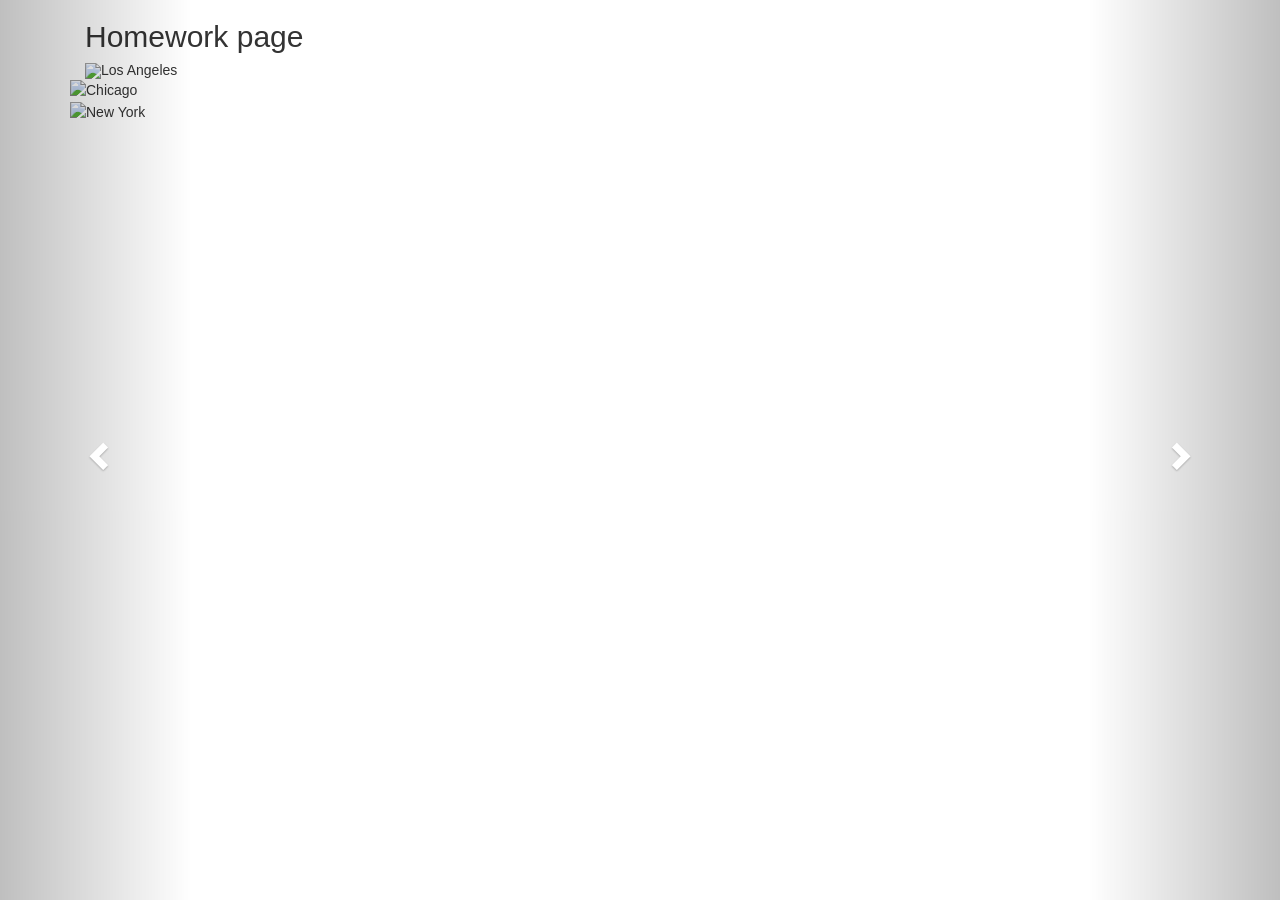
==== Homework/index.html @ ec648a98 "Add files via upload" ====
<!DOCTYPE html>
<html lang="en">

<head>
    <title>Bootstrap Example</title>
    <meta charset="utf-8">
    <meta name="viewport" content="width=device-width, initial-scale=1">
    <link rel="stylesheet" href="https://maxcdn.bootstrapcdn.com/bootstrap/3.4.1/css/bootstrap.min.css">
    <script src="https://ajax.googleapis.com/ajax/libs/jquery/3.5.1/jquery.min.js"></script>
    <script src="https://maxcdn.bootstrapcdn.com/bootstrap/3.4.1/js/bootstrap.min.js"></script>
</head>

</html>
<body class="container">
    <div class="container">
        <h2>Homework page</h2>
        <div id="myCarousel" class="carousel slide" data-ride="carousel">
            <!-- Indicators -->
            <ol class="carousel-indicators">
                <li data-target="#myCarousel" data-slide-to="0" class="active"></li>
                <li data-target="#myCarousel" data-slide-to="1"></li>
                <li data-target="#myCarousel" data-slide-to="2"></li>
            </ol>

            <!-- Wrapper for slides -->
            <div class="carousel-inner">
                <div class="item active">
                    <img src="pic.jpg" alt="Los Angeles" style="width:100%;">
                </div>
                <div class="item">
                    <img src="pic1.jpg" alt="Chicago" style="width:100%;">
                </div>
            </div>
        </div>
    </div>
</body>
<div class="item">
    <img src="pic1.jpg" alt="Chicago" style="width:100%;">
</div>

<div class="item">
    <img src="pic2.png" alt="New York" style="width:100%;">
</div>

<!-- Left and right controls -->
<a class="left carousel-control" href="#myCarousel" data-slide="prev">
    <span class="glyphicon glyphicon-chevron-left"></span>
    <span class="sr-only">Previous</span>
</a>
<a class="right carousel-control" href="#myCarousel" data-slide="next">
    <span class="glyphicon glyphicon-chevron-right"></span>
    <span class="sr-only">Next</span>
</a>
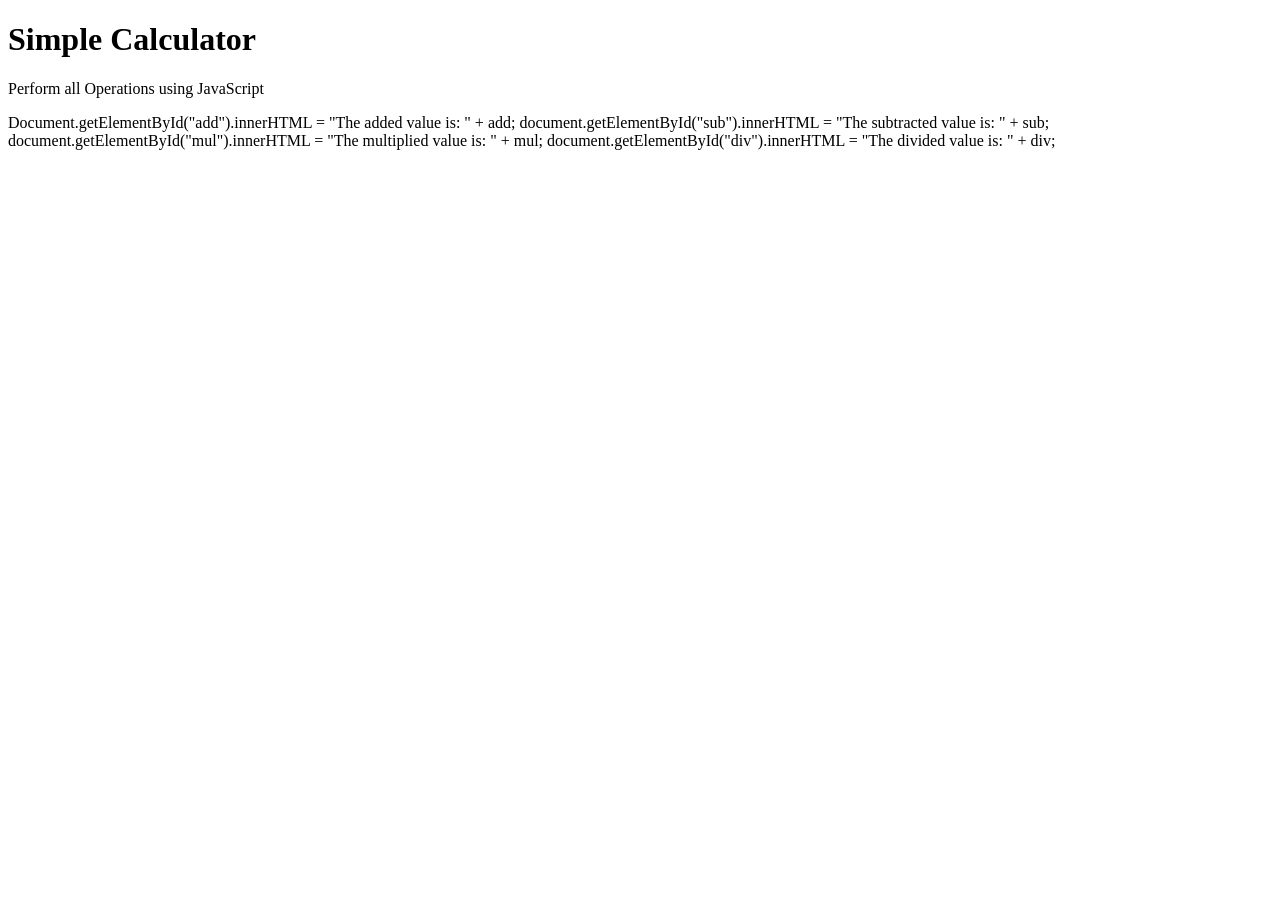
==== commit b321d890: "Add files via upload" ====
--- a/Homework/index.html
+++ b/Homework/index.html
@@ -1,53 +1,31 @@
 <!DOCTYPE html>
-<html lang="en">
+<html>
 
-<head>
-    <title>Bootstrap Example</title>
-    <meta charset="utf-8">
-    <meta name="viewport" content="width=device-width, initial-scale=1">
-    <link rel="stylesheet" href="https://maxcdn.bootstrapcdn.com/bootstrap/3.4.1/css/bootstrap.min.css">
-    <script src="https://ajax.googleapis.com/ajax/libs/jquery/3.5.1/jquery.min.js"></script>
-    <script src="https://maxcdn.bootstrapcdn.com/bootstrap/3.4.1/js/bootstrap.min.js"></script>
-</head>
+<body>
 
-</html>
-<body class="container">
-    <div class="container">
-        <h2>Homework page</h2>
-        <div id="myCarousel" class="carousel slide" data-ride="carousel">
-            <!-- Indicators -->
-            <ol class="carousel-indicators">
-                <li data-target="#myCarousel" data-slide-to="0" class="active"></li>
-                <li data-target="#myCarousel" data-slide-to="1"></li>
-                <li data-target="#myCarousel" data-slide-to="2"></li>
-            </ol>
+    <h1>Simple Calculator</h1>
+    <p>Perform all Operations using JavaScript</p>
+    <p id="add"></p>
+    <p id="sub"></p>
+    <p id="mul"></p>
+    <p id="div"></p>
+    <script>
+    
+       var num1 = 10;
+        var num2 = 2;
+    </script>
+</body>
+    <var add = num1 + num2;
+    var sub = num1 - num2;
+    var mul = num1 * num2;
+    var div = num1 / num2;></var>
+    Document.getElementById("add").innerHTML =
+    "The added value is: " + add;
 
-            <!-- Wrapper for slides -->
-            <div class="carousel-inner">
-                <div class="item active">
-                    <img src="pic.jpg" alt="Los Angeles" style="width:100%;">
-                </div>
-                <div class="item">
-                    <img src="pic1.jpg" alt="Chicago" style="width:100%;">
-                </div>
-            </div>
-        </div>
-    </div>
-</body>
-<div class="item">
-    <img src="pic1.jpg" alt="Chicago" style="width:100%;">
-</div>
-
-<div class="item">
-    <img src="pic2.png" alt="New York" style="width:100%;">
-</div>
-
-<!-- Left and right controls -->
-<a class="left carousel-control" href="#myCarousel" data-slide="prev">
-    <span class="glyphicon glyphicon-chevron-left"></span>
-    <span class="sr-only">Previous</span>
-</a>
-<a class="right carousel-control" href="#myCarousel" data-slide="next">
-    <span class="glyphicon glyphicon-chevron-right"></span>
-    <span class="sr-only">Next</span>
-</a>+    document.getElementById("sub").innerHTML =
+    "The subtracted value is: " + sub;
+    document.getElementById("mul").innerHTML =
+    "The multiplied value is: " + mul;
+    document.getElementById("div").innerHTML =
+    "The divided value is: " + div;
+</html>
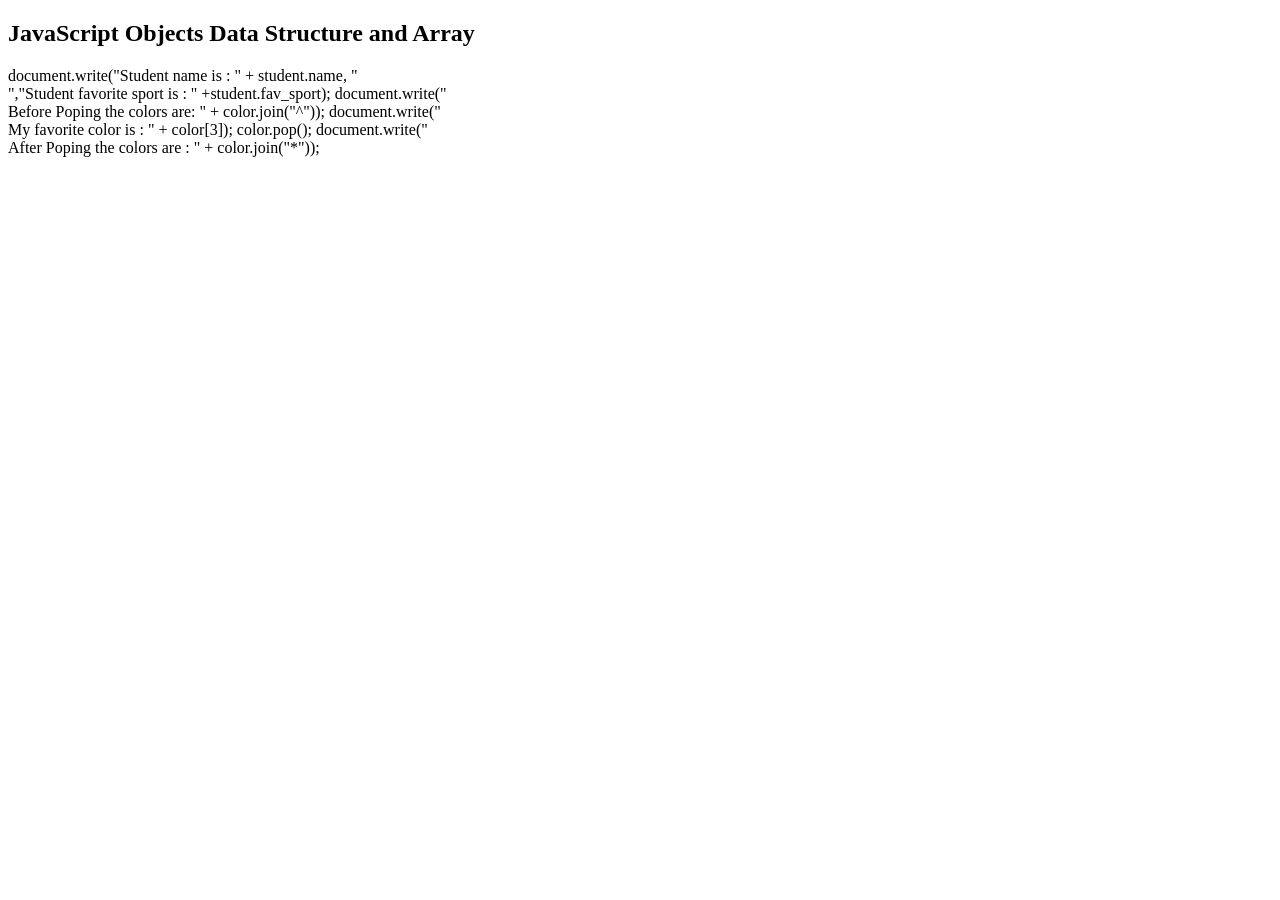
==== commit c3ad5524: "Add files via upload" ====
--- a/Homework/index.html
+++ b/Homework/index.html
@@ -2,30 +2,23 @@
 <html>
 
 <body>
-
-    <h1>Simple Calculator</h1>
-    <p>Perform all Operations using JavaScript</p>
-    <p id="add"></p>
-    <p id="sub"></p>
-    <p id="mul"></p>
-    <p id="div"></p>
+    <h2>JavaScript Objects Data Structure and Array</h2>
     <script>
-    
-       var num1 = 10;
-        var num2 = 2;
-    </script>
-</body>
-    <var add = num1 + num2;
-    var sub = num1 - num2;
-    var mul = num1 * num2;
-    var div = num1 / num2;></var>
-    Document.getElementById("add").innerHTML =
-    "The added value is: " + add;
-
-    document.getElementById("sub").innerHTML =
-    "The subtracted value is: " + sub;
-    document.getElementById("mul").innerHTML =
-    "The multiplied value is: " + mul;
-    document.getElementById("div").innerHTML =
-    "The divided value is: " + div;
-</html>+        var student = {
+            name: 'Riya',
+            age: '12',
+            Grade: '7',
+            hobbies: 'Drawing',
+            fav_sport: 'Cricket'
+        };
+        <script>
+            var color = ["white", "black", "red", "green", "blue"];
+            </script>
+            document.write("Student name is : " + student.name,
+            "<br>","Student favorite sport is : "
+                +student.fav_sport);
+                document.write("<br>Before Poping the colors are: " + color.join("^"));
+                document.write("<br>My favorite color is : " + color[3]);
+                color.pop();
+                        document.write("<br>After Poping the colors are : " + color.join("*"));
+        
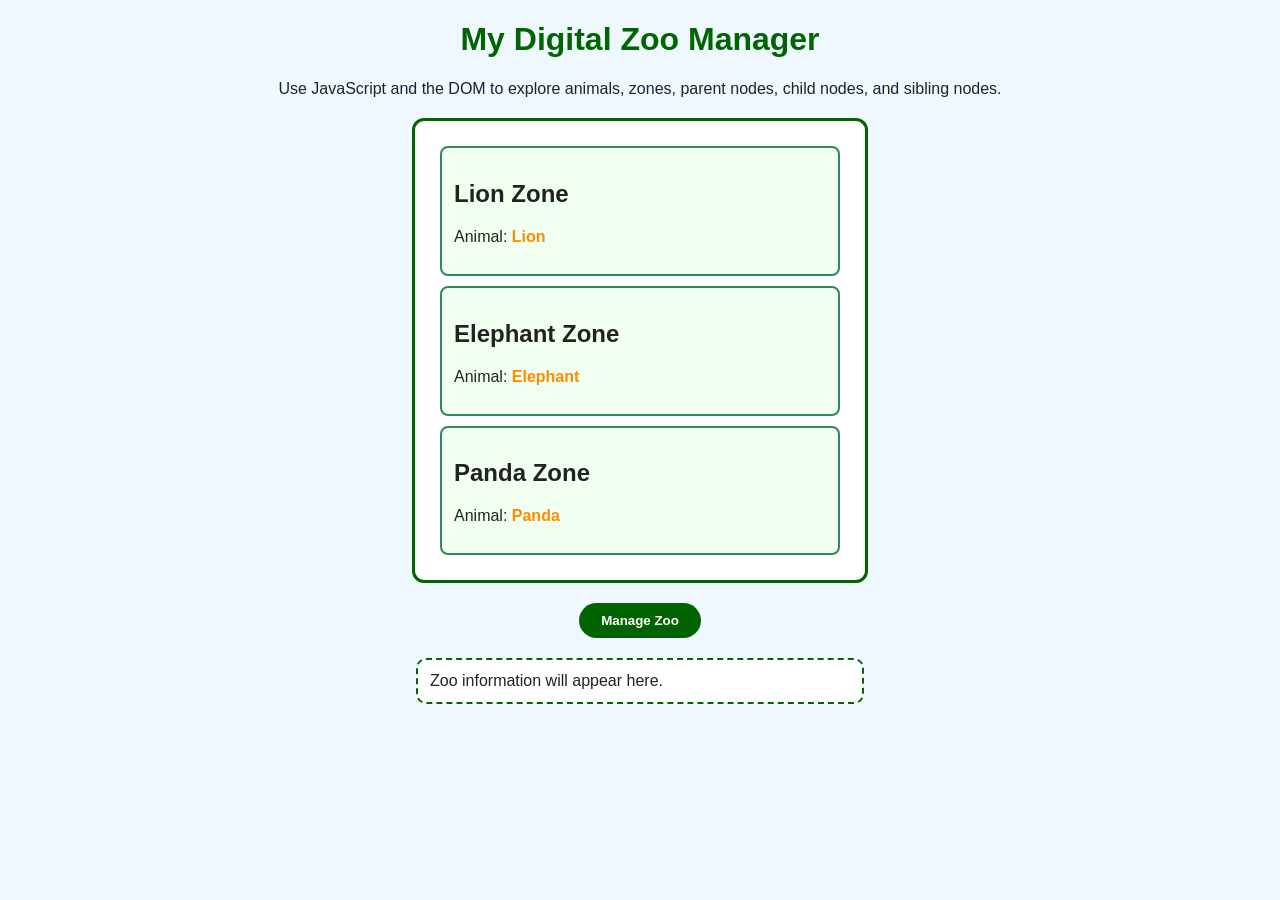
==== commit 2398216b: "Add files via upload" ====
--- a/Homework/index.html
+++ b/Homework/index.html
@@ -1,24 +1,151 @@
 <!DOCTYPE html>
 <html>
 
+<head>
+    <title>My Digital Zoo Manager</title>
+
+    <style>
+        body {
+            font-family: Arial, sans-serif;
+            background-color: aliceblue;
+            text-align: center;
+            color: #222222;
+        }
+
+        h1 {
+            color: darkgreen;
+        }
+
+        #zoo {
+            width: 420px;
+            border: 3px solid darkgreen;
+            border-radius: 12px;
+            background-color: white;
+            margin: 20px auto;
+            padding: 15px;
+        }
+
+        .zone {
+            border: 2px solid seagreen;
+            border-radius: 8px;
+            margin: 10px;
+            padding: 12px;
+            background-color: #f0fff0;
+            text-align: left;
+        }
+
+        .animal {
+            font-weight: bold;
+            color: darkorange;
+        }
+
+        button {
+            background-color: darkgreen;
+            color: white;
+            border: none;
+            border-radius: 20px;
+            padding: 10px 22px;
+            cursor: pointer;
+            font-weight: bold;
+        }
+
+        #output {
+            width: 420px;
+            border: 2px dashed darkgreen;
+            border-radius: 10px;
+            background-color: #ffffff;
+            margin: 20px auto;
+            padding: 12px;
+            text-align: left;
+        }
+    </style>
+</head>
+
 <body>
-    <h2>JavaScript Objects Data Structure and Array</h2>
+
+    <h1>My Digital Zoo Manager</h1>
+
+    <p>
+        Use JavaScript and the DOM to explore animals, zones, parent nodes,
+        child nodes, and sibling nodes.
+    </p>
+
+    <div id="zoo">
+
+        <div class="zone" id="lionZone">
+            <h2>Lion Zone</h2>
+            <p>Animal: <span class="animal">Lion</span></p>
+        </div>
+
+        <div class="zone" id="elephantZone">
+            <h2>Elephant Zone</h2>
+            <p>Animal: <span class="animal">Elephant</span></p>
+        </div>
+
+        <div class="zone" id="pandaZone">
+            <h2>Panda Zone</h2>
+            <p>Animal: <span class="animal">Panda</span></p>
+        </div>
+
+    </div>
+
+    <button onclick="manageZoo()">Manage Zoo</button>
+
+    <div id="output">
+        Zoo information will appear here.
+    </div>
+
     <script>
-        var student = {
-            name: 'Riya',
-            age: '12',
-            Grade: '7',
-            hobbies: 'Drawing',
-            fav_sport: 'Cricket'
-        };
-        <script>
-            var color = ["white", "black", "red", "green", "blue"];
-            </script>
-            document.write("Student name is : " + student.name,
-            "<br>","Student favorite sport is : "
-                +student.fav_sport);
-                document.write("<br>Before Poping the colors are: " + color.join("^"));
-                document.write("<br>My favorite color is : " + color[3]);
-                color.pop();
-                        document.write("<br>After Poping the colors are : " + color.join("*"));
-        
+        function manageZoo() {
+
+            // HTML DOM: Selecting elements from the webpage
+            let zoo = document.getElementById("zoo");
+            let lionZone = document.getElementById("lionZone");
+            let elephantZone = document.getElementById("elephantZone");
+            let pandaZone = document.getElementById("pandaZone");
+            let output = document.getElementById("output");
+
+            // The DOM Tree: zoo is the parent container of all animal zones
+            let parentNodeName = lionZone.parentNode.id;
+
+            // Parent, Child, and Sibling Nodes
+            let firstChildZone = zoo.children[0].id;
+            let secondChildZone = zoo.children[1].id;
+            let nextSiblingZone = lionZone.nextElementSibling.id;
+            let previousSiblingZone = pandaZone.previousElementSibling.id;
+
+            // Types of Nodes
+            let elementNodeType = lionZone.nodeType;
+            let textNodeType = lionZone.firstChild.nodeType;
+
+            // JavaScript and the DOM: Changing content and style
+            lionZone.style.backgroundColor = "#fff3cd";
+            elephantZone.style.backgroundColor = "#d1ecf1";
+            pandaZone.style.backgroundColor = "#f8d7da";
+
+            lionZone.querySelector("h2").innerHTML = "Updated Lion Zone";
+            elephantZone.querySelector("h2").innerHTML = "Updated Elephant Zone";
+            pandaZone.querySelector("h2").innerHTML = "Updated Panda Zone";
+
+            output.innerHTML =
+                "<strong>DOM Tree Information:</strong><br>" +
+                "Parent of Lion Zone: " + parentNodeName + "<br>" +
+                "First child of Zoo: " + firstChildZone + "<br>" +
+                "Second child of Zoo: " + secondChildZone + "<br><br>" +
+
+                "<strong>Sibling Node Information:</strong><br>" +
+                "Next sibling of Lion Zone: " + nextSiblingZone + "<br>" +
+                "Previous sibling of Panda Zone: " + previousSiblingZone + "<br><br>" +
+
+                "<strong>Types of Nodes:</strong><br>" +
+                "Lion Zone element node type: " + elementNodeType + "<br>" +
+                "Lion Zone first child text node type: " + textNodeType + "<br><br>" +
+
+                "<strong>DOM Update:</strong><br>" +
+                "The animal zone headings and background colours were updated using JavaScript.";
+        }
+    </script>
+
+</body>
+
+</html>
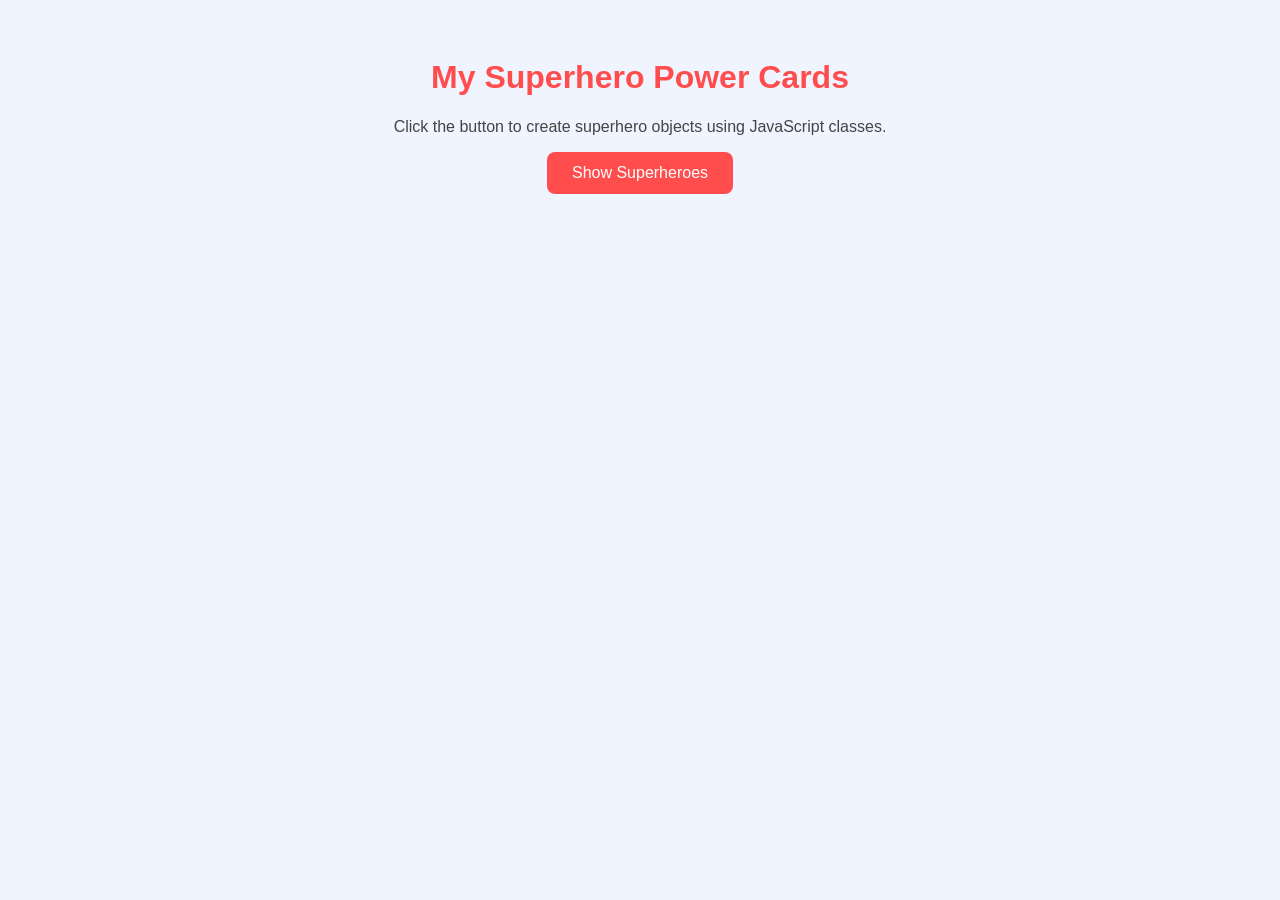
==== commit ac2f4b2a: "Add files via upload" ====
--- a/Homework/index.html
+++ b/Homework/index.html
@@ -2,147 +2,137 @@
 <html>
 
 <head>
-    <title>My Digital Zoo Manager</title>
+    <title>My Superhero Power Cards</title>
 
     <style>
         body {
             font-family: Arial, sans-serif;
-            background-color: aliceblue;
+            background-color: #f0f4ff;
             text-align: center;
+            padding: 30px;
+        }
+
+        h1 {
+            color: #ff4d4d;
+        }
+
+        p {
+            color: #444444;
+        }
+
+        button {
+            background-color: #ff4d4d;
+            color: white;
+            border: none;
+            padding: 12px 25px;
+            border-radius: 8px;
+            font-size: 16px;
+            cursor: pointer;
+        }
+
+        .card-container {
+            display: flex;
+            justify-content: center;
+            gap: 20px;
+            margin-top: 25px;
+            flex-wrap: wrap;
+        }
+
+        .hero-card {
+            background-color: white;
+            border: 3px solid #ff4d4d;
+            border-radius: 12px;
+            width: 220px;
+            padding: 18px;
+        }
+
+        .hero-name {
+            font-size: 22px;
+            font-weight: bold;
             color: #222222;
         }
 
-        h1 {
-            color: darkgreen;
-        }
-
-        #zoo {
-            width: 420px;
-            border: 3px solid darkgreen;
-            border-radius: 12px;
-            background-color: white;
-            margin: 20px auto;
-            padding: 15px;
-        }
-
-        .zone {
-            border: 2px solid seagreen;
-            border-radius: 8px;
-            margin: 10px;
-            padding: 12px;
-            background-color: #f0fff0;
-            text-align: left;
-        }
-
-        .animal {
-            font-weight: bold;
-            color: darkorange;
-        }
-
-        button {
-            background-color: darkgreen;
-            color: white;
-            border: none;
-            border-radius: 20px;
-            padding: 10px 22px;
-            cursor: pointer;
+        .hero-power {
+            color: #0057b8;
             font-weight: bold;
         }
 
-        #output {
-            width: 420px;
-            border: 2px dashed darkgreen;
-            border-radius: 10px;
-            background-color: #ffffff;
-            margin: 20px auto;
-            padding: 12px;
-            text-align: left;
+        .hero-mission {
+            color: #666666;
+            font-size: 14px;
         }
     </style>
 </head>
 
 <body>
 
-    <h1>My Digital Zoo Manager</h1>
+    <h1>My Superhero Power Cards</h1>
 
     <p>
-        Use JavaScript and the DOM to explore animals, zones, parent nodes,
-        child nodes, and sibling nodes.
+        Click the button to create superhero objects using JavaScript classes.
     </p>
 
-    <div id="zoo">
+    <button onclick="showHeroes()">Show Superheroes</button>
 
-        <div class="zone" id="lionZone">
-            <h2>Lion Zone</h2>
-            <p>Animal: <span class="animal">Lion</span></p>
-        </div>
-
-        <div class="zone" id="elephantZone">
-            <h2>Elephant Zone</h2>
-            <p>Animal: <span class="animal">Elephant</span></p>
-        </div>
-
-        <div class="zone" id="pandaZone">
-            <h2>Panda Zone</h2>
-            <p>Animal: <span class="animal">Panda</span></p>
-        </div>
-
-    </div>
-
-    <button onclick="manageZoo()">Manage Zoo</button>
-
-    <div id="output">
-        Zoo information will appear here.
-    </div>
+    <div class="card-container" id="heroCards"></div>
 
     <script>
-        function manageZoo() {
+        // What is a Class?
+        // A class is a blueprint used to create objects.
 
-            // HTML DOM: Selecting elements from the webpage
-            let zoo = document.getElementById("zoo");
-            let lionZone = document.getElementById("lionZone");
-            let elephantZone = document.getElementById("elephantZone");
-            let pandaZone = document.getElementById("pandaZone");
-            let output = document.getElementById("output");
+        class Superhero {
 
-            // The DOM Tree: zoo is the parent container of all animal zones
-            let parentNodeName = lionZone.parentNode.id;
+            // Constructor
+            constructor(name, power, mission) {
 
-            // Parent, Child, and Sibling Nodes
-            let firstChildZone = zoo.children[0].id;
-            let secondChildZone = zoo.children[1].id;
-            let nextSiblingZone = lionZone.nextElementSibling.id;
-            let previousSiblingZone = pandaZone.previousElementSibling.id;
+                // The this keyword stores values inside the object
+                this.name = name;
+                this.power = power;
+                this.mission = mission;
+            }
 
-            // Types of Nodes
-            let elementNodeType = lionZone.nodeType;
-            let textNodeType = lionZone.firstChild.nodeType;
+            // Class Method
+            describeHero() {
+                return "<div class='hero-card'>" +
+                    "<p class='hero-name'>" + this.name + "</p>" +
+                    "<p class='hero-power'>Power: " + this.power + "</p>" +
+                    "<p class='hero-mission'>Mission: " + this.mission + "</p>" +
+                    "</div>";
+            }
+        }
 
-            // JavaScript and the DOM: Changing content and style
-            lionZone.style.backgroundColor = "#fff3cd";
-            elephantZone.style.backgroundColor = "#d1ecf1";
-            pandaZone.style.backgroundColor = "#f8d7da";
+        function showHeroes() {
 
-            lionZone.querySelector("h2").innerHTML = "Updated Lion Zone";
-            elephantZone.querySelector("h2").innerHTML = "Updated Elephant Zone";
-            pandaZone.querySelector("h2").innerHTML = "Updated Panda Zone";
+            // Creating Objects
+            let hero1 = new Superhero(
+                "Captain Code",
+                "Debugging errors",
+                "Fix broken programs and save the coding world."
+            );
 
-            output.innerHTML =
-                "<strong>DOM Tree Information:</strong><br>" +
-                "Parent of Lion Zone: " + parentNodeName + "<br>" +
-                "First child of Zoo: " + firstChildZone + "<br>" +
-                "Second child of Zoo: " + secondChildZone + "<br><br>" +
+            let hero2 = new Superhero(
+                "Pixel Flash",
+                "Super speed design",
+                "Build colourful websites in seconds."
+            );
 
-                "<strong>Sibling Node Information:</strong><br>" +
-                "Next sibling of Lion Zone: " + nextSiblingZone + "<br>" +
-                "Previous sibling of Panda Zone: " + previousSiblingZone + "<br><br>" +
+            let hero3 = new Superhero(
+                "Logic Girl",
+                "Smart problem-solving",
+                "Use logic to solve tricky challenges."
+            );
 
-                "<strong>Types of Nodes:</strong><br>" +
-                "Lion Zone element node type: " + elementNodeType + "<br>" +
-                "Lion Zone first child text node type: " + textNodeType + "<br><br>" +
+            let hero4 = new Superhero(
+                "Data Knight",
+                "Data protection",
+                "Keep important information safe."
+            );
 
-                "<strong>DOM Update:</strong><br>" +
-                "The animal zone headings and background colours were updated using JavaScript.";
+            document.getElementById("heroCards").innerHTML =
+                hero1.describeHero() +
+                hero2.describeHero() +
+                hero3.describeHero() +
+                hero4.describeHero();
         }
     </script>
 
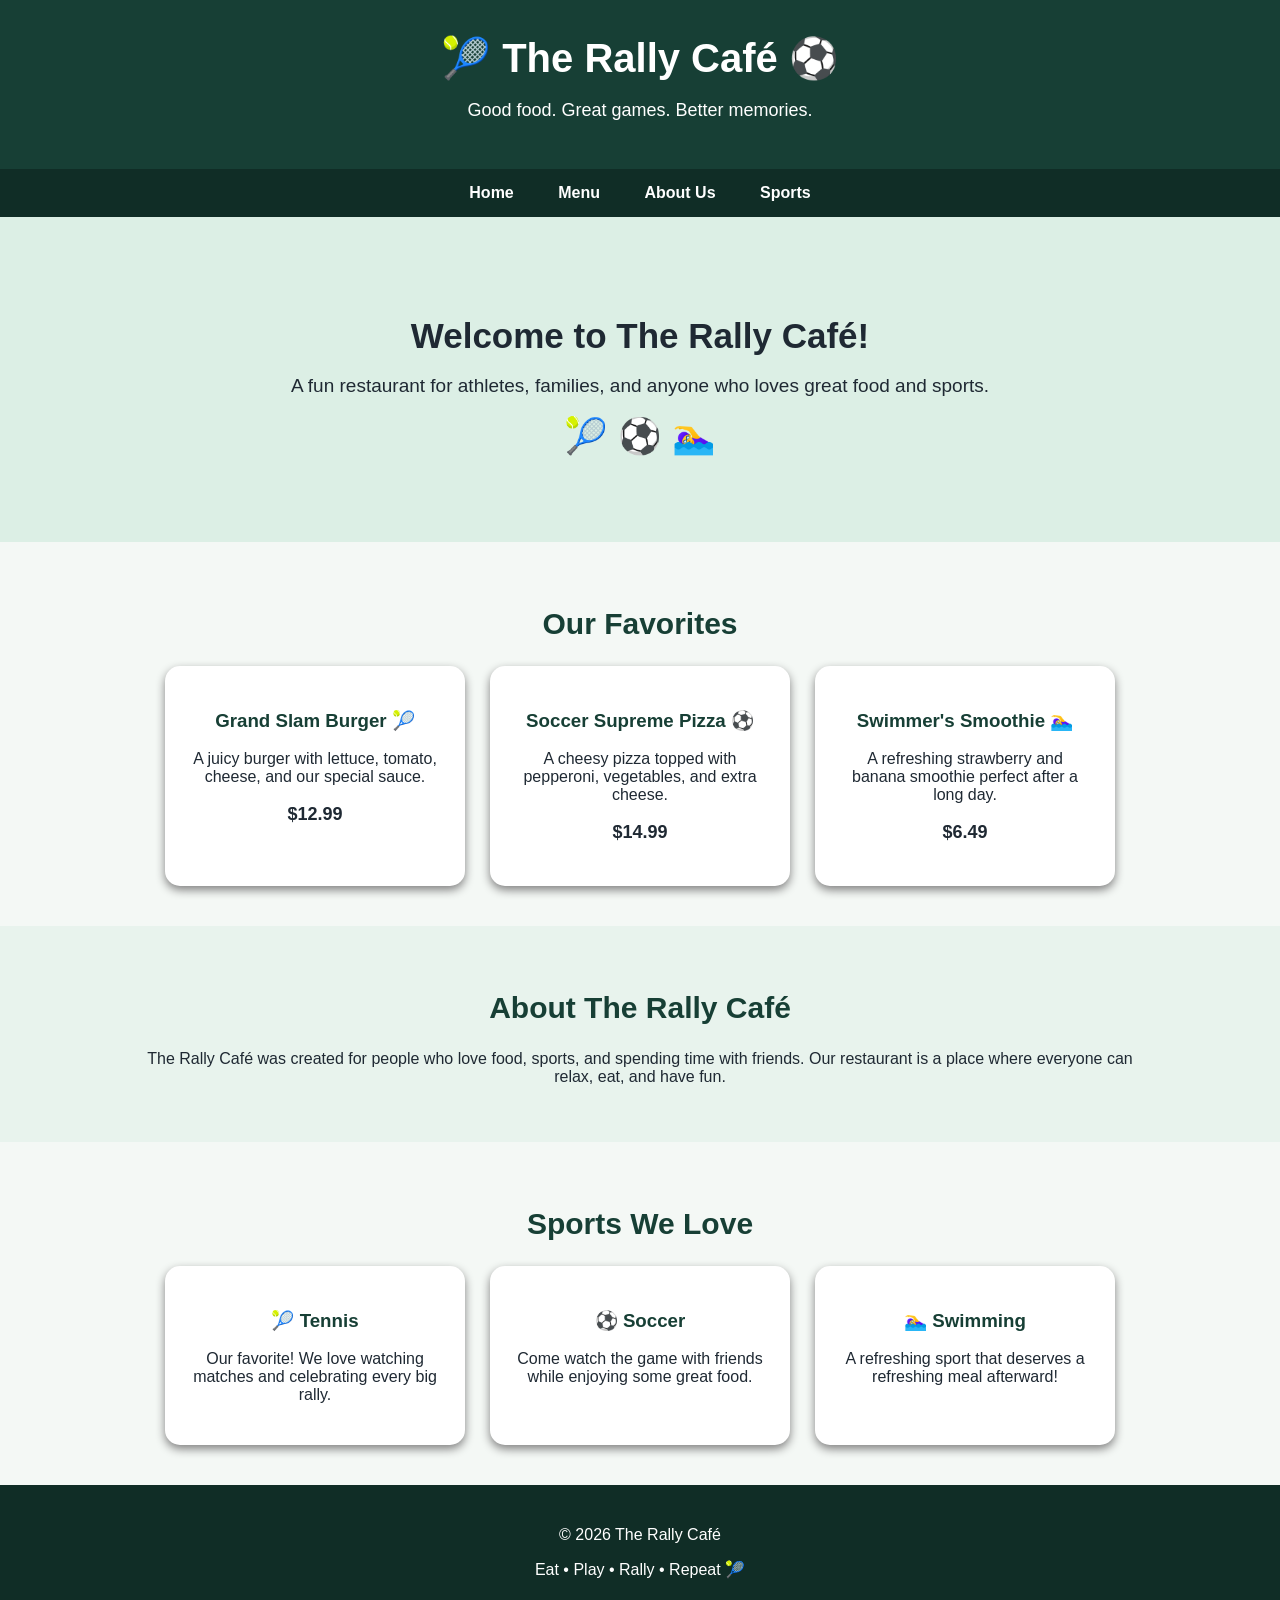
==== commit 21e336a1: "Add files via upload" ====
--- a/Homework/index.html
+++ b/Homework/index.html
@@ -2,140 +2,220 @@
 <html>
 
 <head>
-    <title>My Superhero Power Cards</title>
+    <title>The Rally Café</title>
 
     <style>
         body {
+            margin: 0;
             font-family: Arial, sans-serif;
-            background-color: #f0f4ff;
+            background-color: #f4f8f5;
+            color: #1f2933;
+        }
+
+        header {
+            background-color: #173f35;
+            color: white;
             text-align: center;
             padding: 30px;
         }
 
-        h1 {
-            color: #ff4d4d;
-        }
-
-        p {
-            color: #444444;
-        }
-
-        button {
-            background-color: #ff4d4d;
+        header h1 {
+            font-size: 40px;
+            margin: 5px;
+        }
+
+        header p {
+            font-size: 18px;
+        }
+
+        nav {
+            background-color: #102d26;
+            text-align: center;
+            padding: 15px;
+        }
+
+        nav a {
             color: white;
-            border: none;
-            padding: 12px 25px;
-            border-radius: 8px;
-            font-size: 16px;
-            cursor: pointer;
-        }
-
-        .card-container {
+            text-decoration: none;
+            margin: 20px;
+            font-weight: bold;
+        }
+
+        .hero {
+            text-align: center;
+            padding: 70px 20px;
+            background-color: #dcefe5;
+        }
+
+        .hero h2 {
+            font-size: 35px;
+            margin-bottom: 10px;
+        }
+
+        .hero p {
+            font-size: 19px;
+        }
+
+        .section {
+            padding: 40px 10%;
+            text-align: center;
+        }
+
+        .section h2 {
+            font-size: 30px;
+            color: #173f35;
+        }
+
+        .cards {
             display: flex;
             justify-content: center;
-            gap: 20px;
-            margin-top: 25px;
+            gap: 25px;
             flex-wrap: wrap;
         }
 
-        .hero-card {
+        .card {
             background-color: white;
-            border: 3px solid #ff4d4d;
-            border-radius: 12px;
-            width: 220px;
-            padding: 18px;
-        }
-
-        .hero-name {
-            font-size: 22px;
+            width: 250px;
+            padding: 25px;
+            border-radius: 15px;
+            box-shadow: 0 4px 10px gray;
+        }
+
+        .card h3 {
+            color: #173f35;
+        }
+
+        .price {
             font-weight: bold;
-            color: #222222;
-        }
-
-        .hero-power {
-            color: #0057b8;
-            font-weight: bold;
-        }
-
-        .hero-mission {
-            color: #666666;
-            font-size: 14px;
+            font-size: 18px;
+        }
+
+        .about {
+            background-color: #e8f3ed;
+        }
+
+        footer {
+            background-color: #102d26;
+            color: white;
+            text-align: center;
+            padding: 25px;
+        }
+
+        .sports {
+            font-size: 35px;
+            margin: 15px;
         }
     </style>
 </head>
 
 <body>
 
-    <h1>My Superhero Power Cards</h1>
-
-    <p>
-        Click the button to create superhero objects using JavaScript classes.
-    </p>
-
-    <button onclick="showHeroes()">Show Superheroes</button>
-
-    <div class="card-container" id="heroCards"></div>
-
-    <script>
-        // What is a Class?
-        // A class is a blueprint used to create objects.
-
-        class Superhero {
-
-            // Constructor
-            constructor(name, power, mission) {
-
-                // The this keyword stores values inside the object
-                this.name = name;
-                this.power = power;
-                this.mission = mission;
-            }
-
-            // Class Method
-            describeHero() {
-                return "<div class='hero-card'>" +
-                    "<p class='hero-name'>" + this.name + "</p>" +
-                    "<p class='hero-power'>Power: " + this.power + "</p>" +
-                    "<p class='hero-mission'>Mission: " + this.mission + "</p>" +
-                    "</div>";
-            }
-        }
-
-        function showHeroes() {
-
-            // Creating Objects
-            let hero1 = new Superhero(
-                "Captain Code",
-                "Debugging errors",
-                "Fix broken programs and save the coding world."
-            );
-
-            let hero2 = new Superhero(
-                "Pixel Flash",
-                "Super speed design",
-                "Build colourful websites in seconds."
-            );
-
-            let hero3 = new Superhero(
-                "Logic Girl",
-                "Smart problem-solving",
-                "Use logic to solve tricky challenges."
-            );
-
-            let hero4 = new Superhero(
-                "Data Knight",
-                "Data protection",
-                "Keep important information safe."
-            );
-
-            document.getElementById("heroCards").innerHTML =
-                hero1.describeHero() +
-                hero2.describeHero() +
-                hero3.describeHero() +
-                hero4.describeHero();
-        }
-    </script>
+    <header>
+        <h1>🎾 The Rally Café ⚽</h1>
+        <p>Good food. Great games. Better memories.</p>
+    </header>
+
+    <nav>
+        <a href="#home">Home</a>
+        <a href="#menu">Menu</a>
+        <a href="#about">About Us</a>
+        <a href="#sports">Sports</a>
+    </nav>
+
+    <section class="hero" id="home">
+        <h2>Welcome to The Rally Café!</h2>
+        <p>
+            A fun restaurant for athletes, families, and anyone who loves
+            great food and sports.
+        </p>
+
+        <div class="sports">
+            🎾 ⚽ 🏊‍♀️
+        </div>
+    </section>
+
+    <section class="section" id="menu">
+        <h2>Our Favorites</h2>
+
+        <div class="cards">
+
+            <div class="card">
+                <h3>Grand Slam Burger 🎾</h3>
+                <p>
+                    A juicy burger with lettuce, tomato, cheese,
+                    and our special sauce.
+                </p>
+                <p class="price">$12.99</p>
+            </div>
+
+            <div class="card">
+                <h3>Soccer Supreme Pizza ⚽</h3>
+                <p>
+                    A cheesy pizza topped with pepperoni,
+                    vegetables, and extra cheese.
+                </p>
+                <p class="price">$14.99</p>
+            </div>
+
+            <div class="card">
+                <h3>Swimmer's Smoothie 🏊‍♀️</h3>
+                <p>
+                    A refreshing strawberry and banana smoothie
+                    perfect after a long day.
+                </p>
+                <p class="price">$6.49</p>
+            </div>
+
+        </div>
+    </section>
+
+    <section class="section about" id="about">
+        <h2>About The Rally Café</h2>
+
+        <p>
+            The Rally Café was created for people who love food,
+            sports, and spending time with friends. Our restaurant
+            is a place where everyone can relax, eat, and have fun.
+        </p>
+    </section>
+
+    <section class="section" id="sports">
+        <h2>Sports We Love</h2>
+
+        <div class="cards">
+
+            <div class="card">
+                <h3>🎾 Tennis</h3>
+                <p>
+                    Our favorite! We love watching matches
+                    and celebrating every big rally.
+                </p>
+            </div>
+
+            <div class="card">
+                <h3>⚽ Soccer</h3>
+                <p>
+                    Come watch the game with friends
+                    while enjoying some great food.
+                </p>
+            </div>
+
+            <div class="card">
+                <h3>🏊‍♀️ Swimming</h3>
+                <p>
+                    A refreshing sport that deserves
+                    a refreshing meal afterward!
+                </p>
+            </div>
+
+        </div>
+    </section>
+
+    <footer>
+        <p>© 2026 The Rally Café</p>
+        <p>Eat • Play • Rally • Repeat 🎾</p>
+    </footer>
 
 </body>
 
-</html>+</html> 
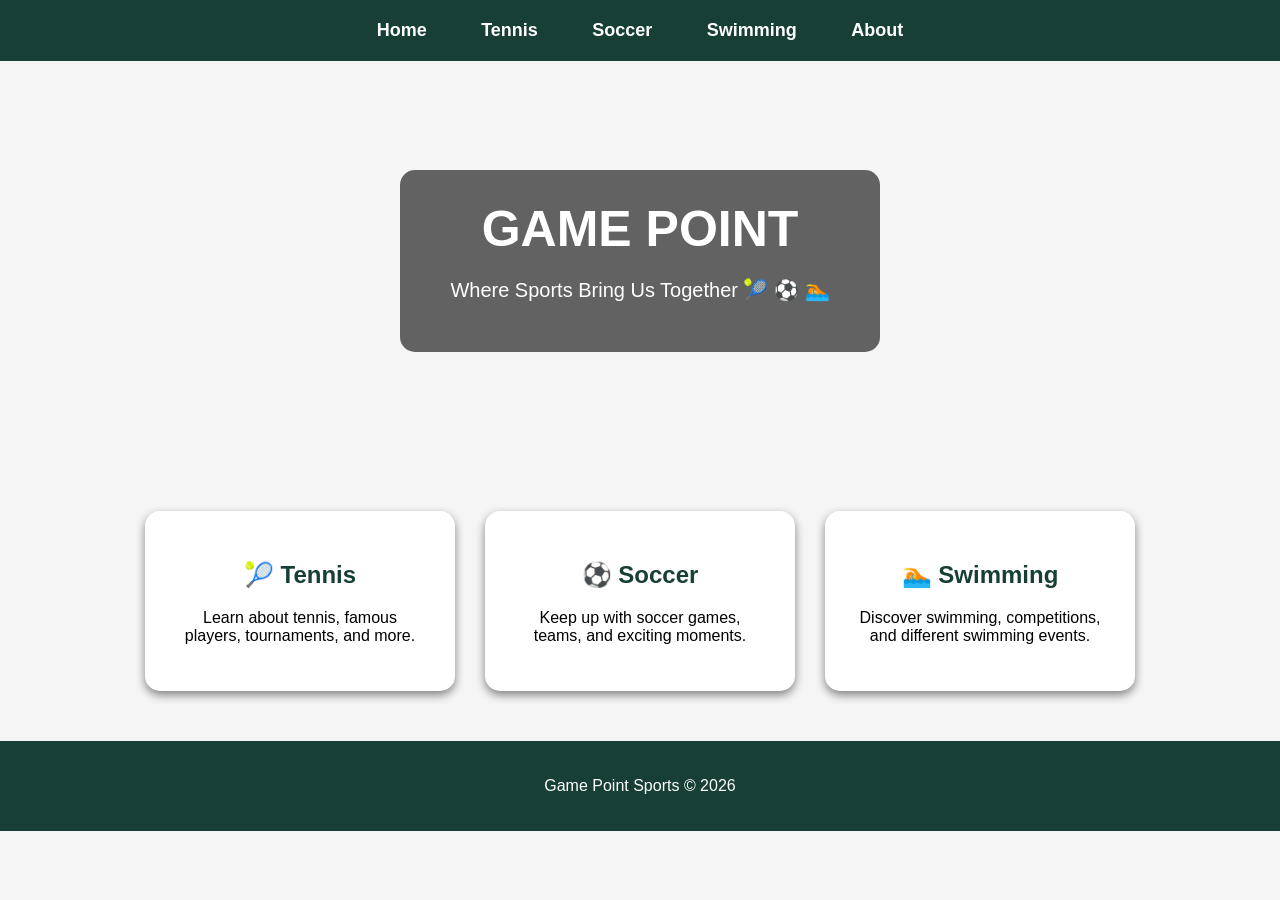
==== commit 04207e8b: "Add files via upload" ====
--- a/Homework/index.html
+++ b/Homework/index.html
@@ -1,221 +1,140 @@
 <!DOCTYPE html>
 <html>
-
 <head>
-    <title>The Rally Café</title>
+    <title>Game Point Sports</title>
 
     <style>
         body {
             margin: 0;
             font-family: Arial, sans-serif;
-            background-color: #f4f8f5;
-            color: #1f2933;
+            background-color: #f5f5f5;
         }
 
-        header {
+        /* Navigation Bar */
+        .navbar {
+            background-color: #173f35;
+            padding: 20px;
+            text-align: center;
+        }
+
+        .navbar a {
+            color: white;
+            text-decoration: none;
+            margin: 25px;
+            font-size: 18px;
+            font-weight: bold;
+        }
+
+        /* Banner */
+        .banner {
+            height: 400px;
+            background-image: url("https://images.unsplash.com/photo-1595435934249-5df7ed86e1c0");
+            background-size: cover;
+            background-position: center;
+            display: flex;
+            justify-content: center;
+            align-items: center;
+            text-align: center;
+        }
+
+        .banner-text {
+            background-color: rgba(0, 0, 0, 0.6);
+            color: white;
+            padding: 30px 50px;
+            border-radius: 15px;
+        }
+
+        .banner-text h1 {
+            font-size: 50px;
+            margin: 0;
+        }
+
+        .banner-text p {
+            font-size: 20px;
+        }
+
+        /* Main Layout */
+        .content {
+            display: flex;
+            justify-content: center;
+            gap: 30px;
+            padding: 50px;
+            flex-wrap: wrap;
+        }
+
+        .box {
+            background-color: white;
+            width: 250px;
+            padding: 30px;
+            text-align: center;
+            border-radius: 15px;
+            box-shadow: 0px 4px 10px gray;
+        }
+
+        .box h2 {
+            color: #173f35;
+        }
+
+        footer {
             background-color: #173f35;
             color: white;
             text-align: center;
-            padding: 30px;
-        }
-
-        header h1 {
-            font-size: 40px;
-            margin: 5px;
-        }
-
-        header p {
-            font-size: 18px;
-        }
-
-        nav {
-            background-color: #102d26;
-            text-align: center;
-            padding: 15px;
-        }
-
-        nav a {
-            color: white;
-            text-decoration: none;
-            margin: 20px;
-            font-weight: bold;
-        }
-
-        .hero {
-            text-align: center;
-            padding: 70px 20px;
-            background-color: #dcefe5;
-        }
-
-        .hero h2 {
-            font-size: 35px;
-            margin-bottom: 10px;
-        }
-
-        .hero p {
-            font-size: 19px;
-        }
-
-        .section {
-            padding: 40px 10%;
-            text-align: center;
-        }
-
-        .section h2 {
-            font-size: 30px;
-            color: #173f35;
-        }
-
-        .cards {
-            display: flex;
-            justify-content: center;
-            gap: 25px;
-            flex-wrap: wrap;
-        }
-
-        .card {
-            background-color: white;
-            width: 250px;
-            padding: 25px;
-            border-radius: 15px;
-            box-shadow: 0 4px 10px gray;
-        }
-
-        .card h3 {
-            color: #173f35;
-        }
-
-        .price {
-            font-weight: bold;
-            font-size: 18px;
-        }
-
-        .about {
-            background-color: #e8f3ed;
-        }
-
-        footer {
-            background-color: #102d26;
-            color: white;
-            text-align: center;
-            padding: 25px;
-        }
-
-        .sports {
-            font-size: 35px;
-            margin: 15px;
+            padding: 20px;
         }
     </style>
 </head>
 
 <body>
 
-    <header>
-        <h1>🎾 The Rally Café ⚽</h1>
-        <p>Good food. Great games. Better memories.</p>
-    </header>
+    <!-- Navigation Bar -->
+    <div class="navbar">
+        <a href="#">Home</a>
+        <a href="#">Tennis</a>
+        <a href="#">Soccer</a>
+        <a href="#">Swimming</a>
+        <a href="#">About</a>
+    </div>
 
-    <nav>
-        <a href="#home">Home</a>
-        <a href="#menu">Menu</a>
-        <a href="#about">About Us</a>
-        <a href="#sports">Sports</a>
-    </nav>
+    <!-- Banner Image -->
+    <div class="banner">
+        <div class="banner-text">
+            <h1>GAME POINT</h1>
+            <p>Where Sports Bring Us Together 🎾 ⚽ 🏊</p>
+        </div>
+    </div>
 
-    <section class="hero" id="home">
-        <h2>Welcome to The Rally Café!</h2>
-        <p>
-            A fun restaurant for athletes, families, and anyone who loves
-            great food and sports.
-        </p>
+    <!-- Website Layout -->
+    <div class="content">
 
-        <div class="sports">
-            🎾 ⚽ 🏊‍♀️
+        <div class="box">
+            <h2>🎾 Tennis</h2>
+            <p>
+                Learn about tennis, famous players,
+                tournaments, and more.
+            </p>
         </div>
-    </section>
 
-    <section class="section" id="menu">
-        <h2>Our Favorites</h2>
+        <div class="box">
+            <h2>⚽ Soccer</h2>
+            <p>
+                Keep up with soccer games,
+                teams, and exciting moments.
+            </p>
+        </div>
 
-        <div class="cards">
+        <div class="box">
+            <h2>🏊 Swimming</h2>
+            <p>
+                Discover swimming, competitions,
+                and different swimming events.
+            </p>
+        </div>
 
-            <div class="card">
-                <h3>Grand Slam Burger 🎾</h3>
-                <p>
-                    A juicy burger with lettuce, tomato, cheese,
-                    and our special sauce.
-                </p>
-                <p class="price">$12.99</p>
-            </div>
-
-            <div class="card">
-                <h3>Soccer Supreme Pizza ⚽</h3>
-                <p>
-                    A cheesy pizza topped with pepperoni,
-                    vegetables, and extra cheese.
-                </p>
-                <p class="price">$14.99</p>
-            </div>
-
-            <div class="card">
-                <h3>Swimmer's Smoothie 🏊‍♀️</h3>
-                <p>
-                    A refreshing strawberry and banana smoothie
-                    perfect after a long day.
-                </p>
-                <p class="price">$6.49</p>
-            </div>
-
-        </div>
-    </section>
-
-    <section class="section about" id="about">
-        <h2>About The Rally Café</h2>
-
-        <p>
-            The Rally Café was created for people who love food,
-            sports, and spending time with friends. Our restaurant
-            is a place where everyone can relax, eat, and have fun.
-        </p>
-    </section>
-
-    <section class="section" id="sports">
-        <h2>Sports We Love</h2>
-
-        <div class="cards">
-
-            <div class="card">
-                <h3>🎾 Tennis</h3>
-                <p>
-                    Our favorite! We love watching matches
-                    and celebrating every big rally.
-                </p>
-            </div>
-
-            <div class="card">
-                <h3>⚽ Soccer</h3>
-                <p>
-                    Come watch the game with friends
-                    while enjoying some great food.
-                </p>
-            </div>
-
-            <div class="card">
-                <h3>🏊‍♀️ Swimming</h3>
-                <p>
-                    A refreshing sport that deserves
-                    a refreshing meal afterward!
-                </p>
-            </div>
-
-        </div>
-    </section>
+    </div>
 
     <footer>
-        <p>© 2026 The Rally Café</p>
-        <p>Eat • Play • Rally • Repeat 🎾</p>
+        <p>Game Point Sports © 2026</p>
     </footer>
 
 </body>
-
-</html> +</html>
